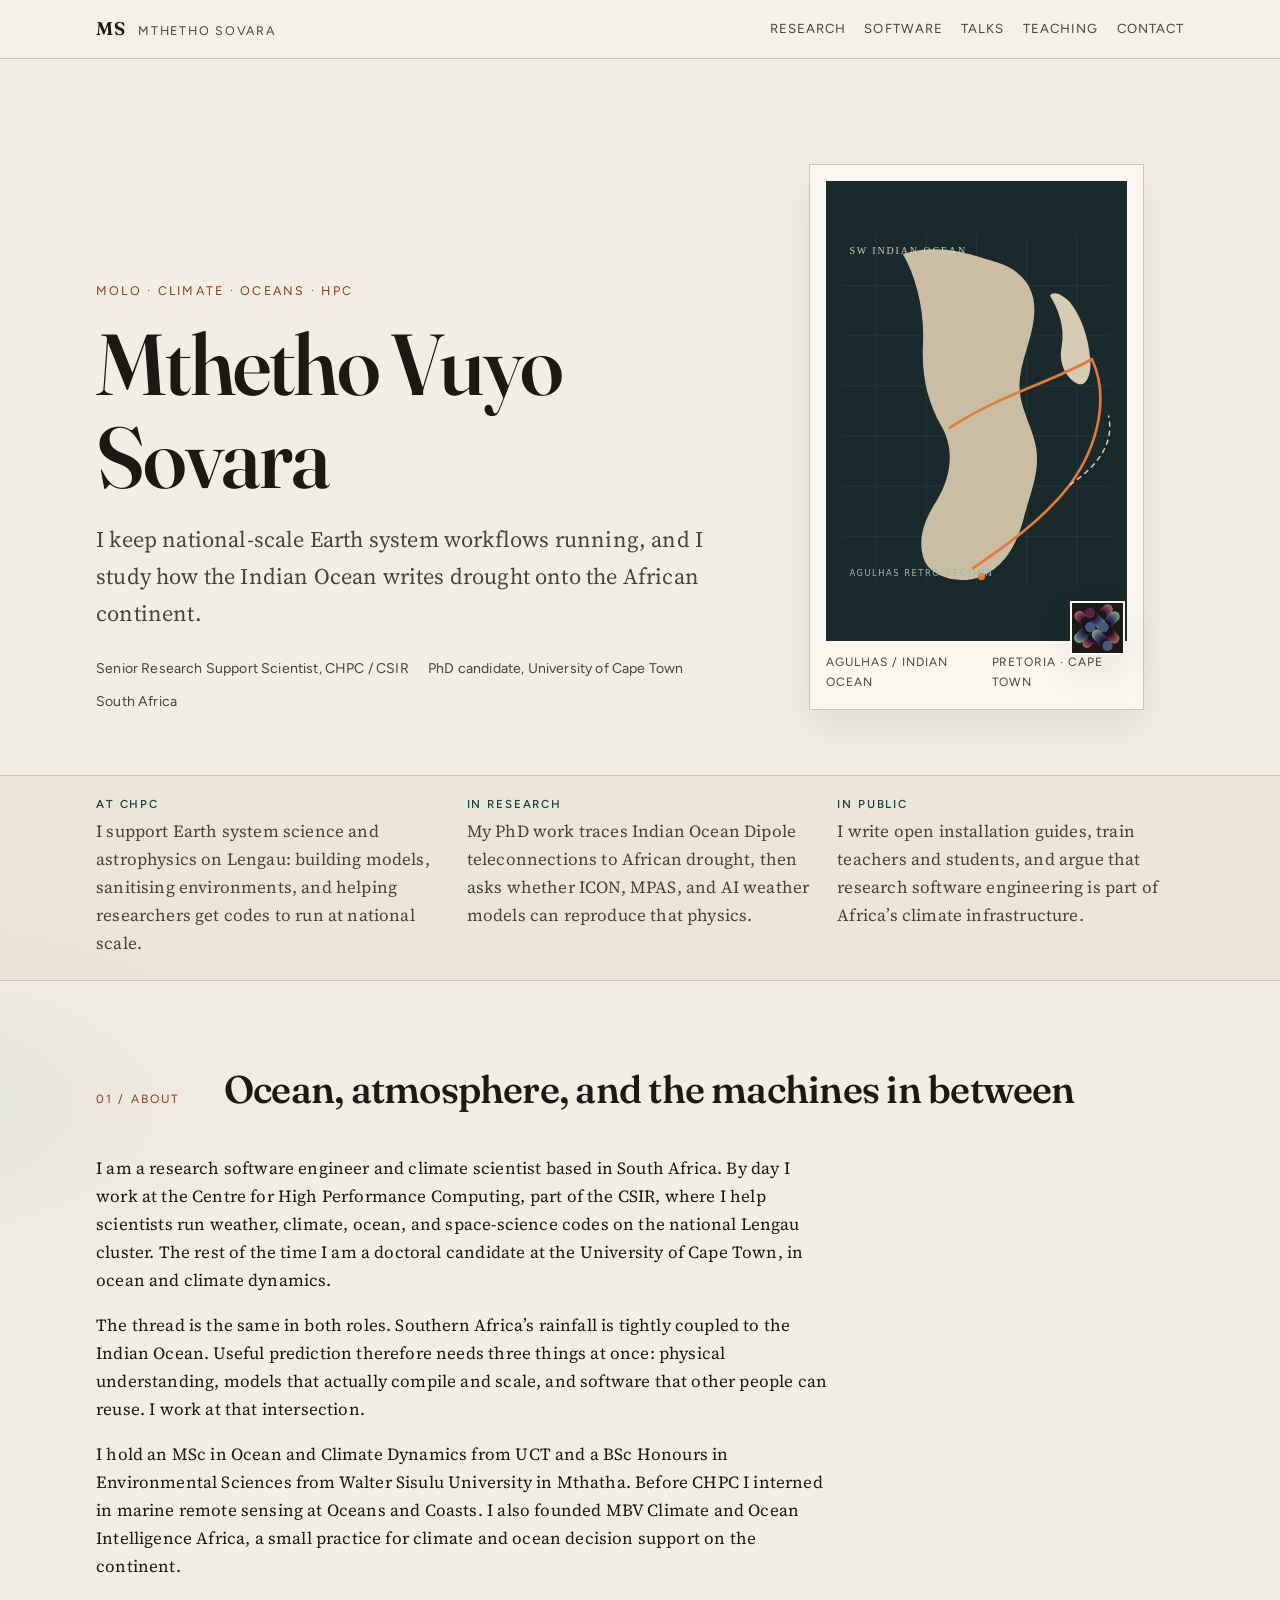
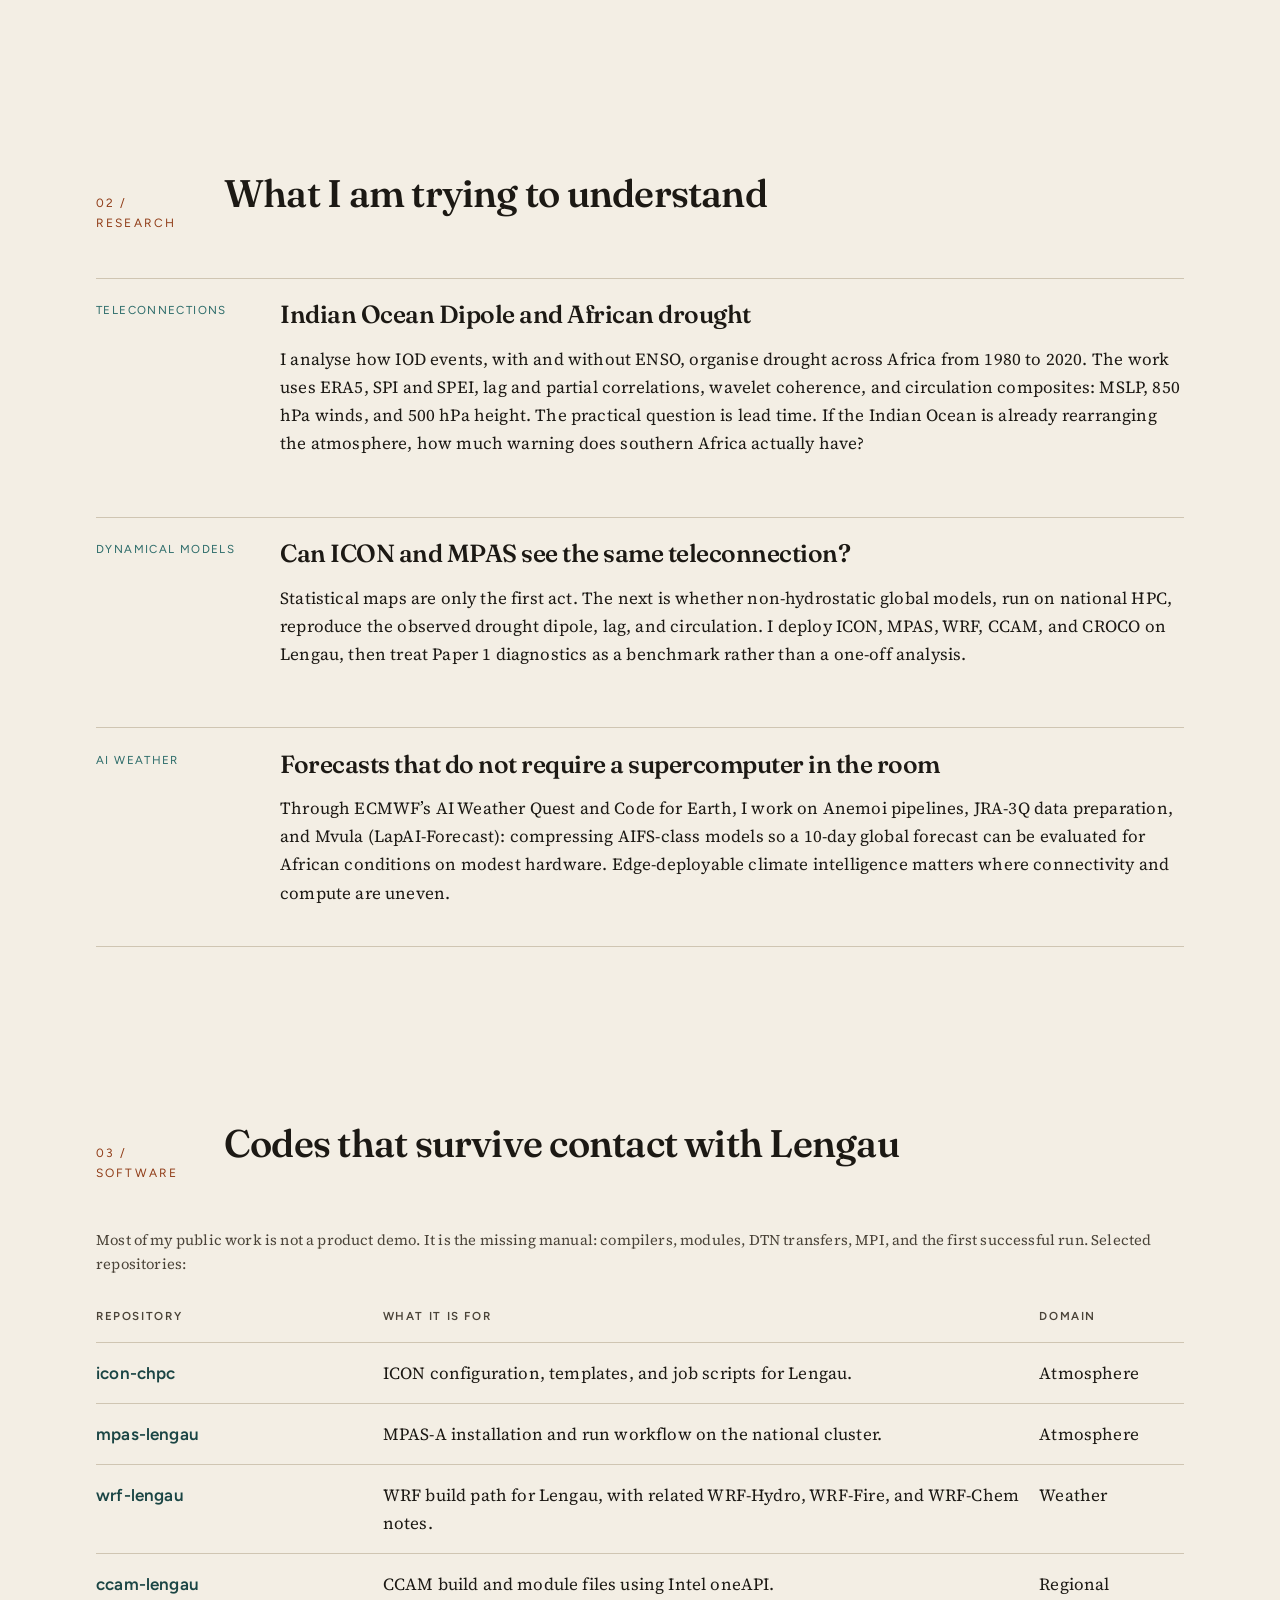
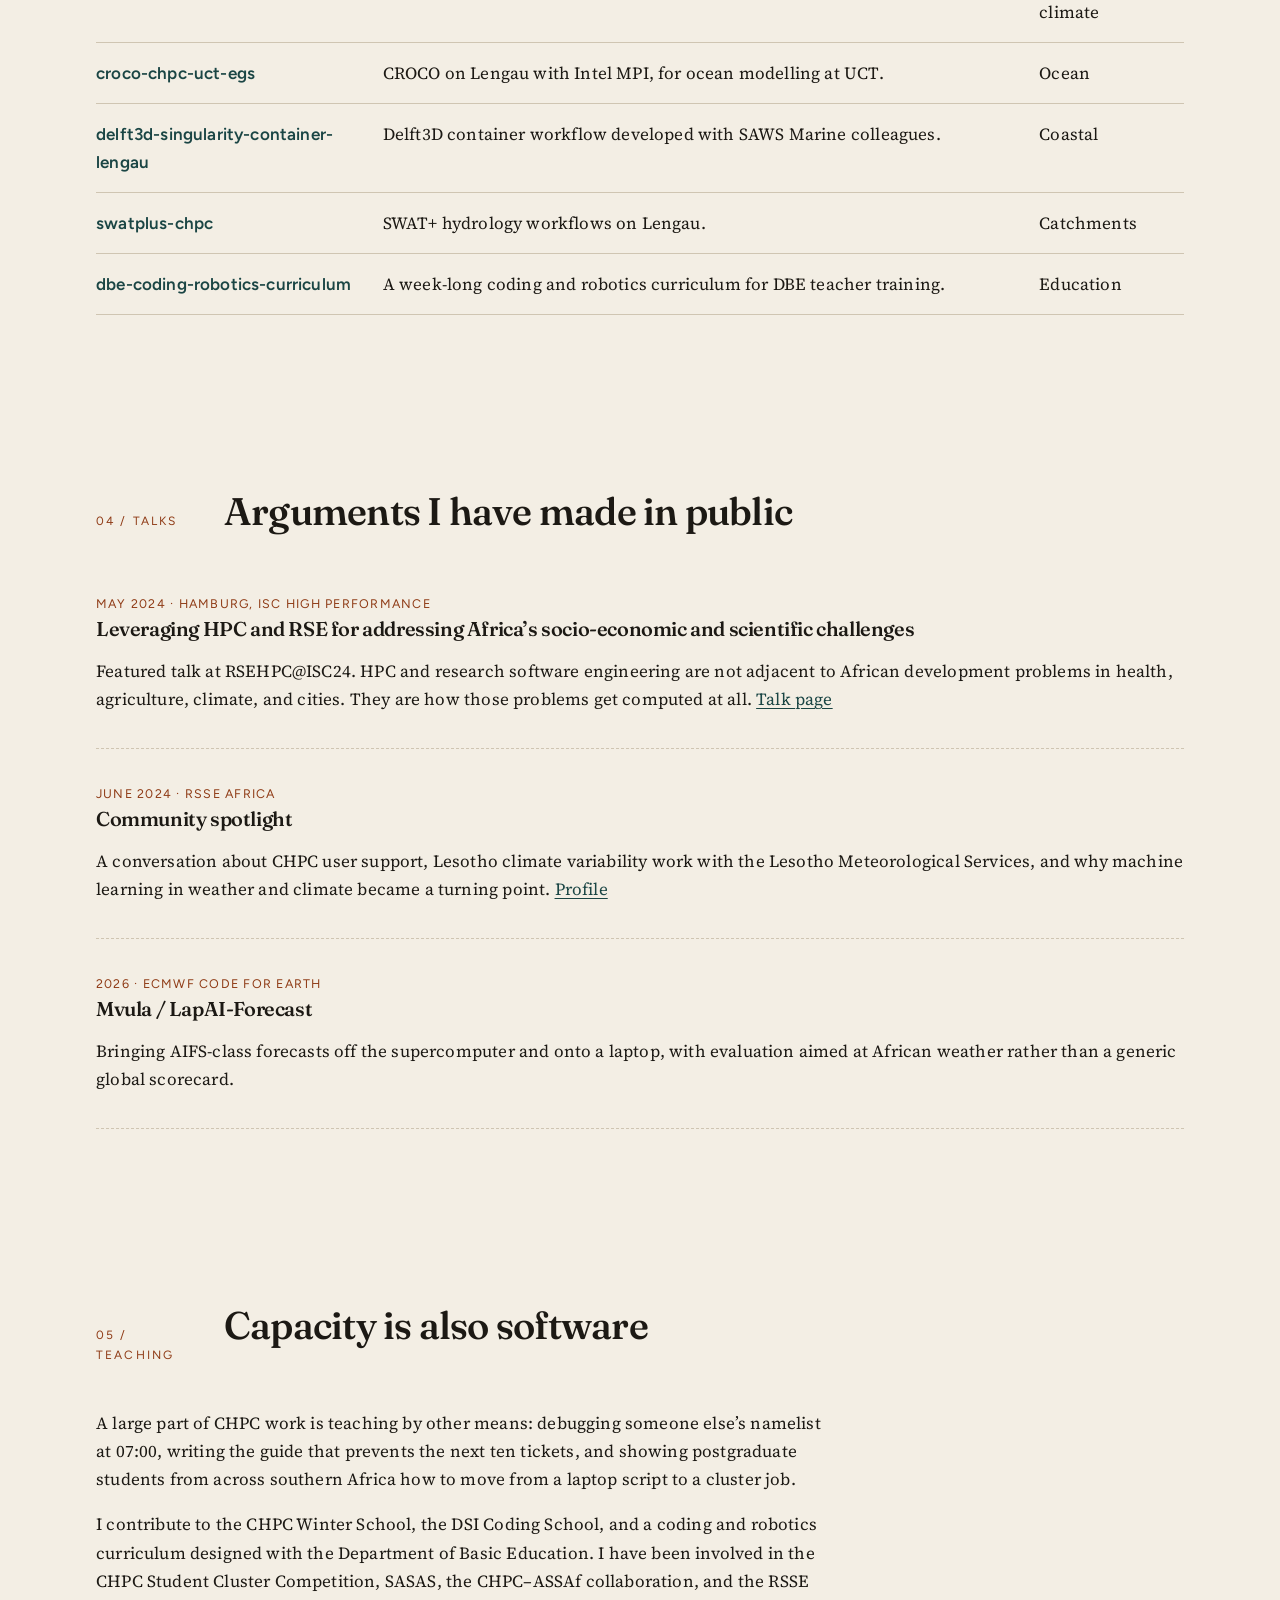
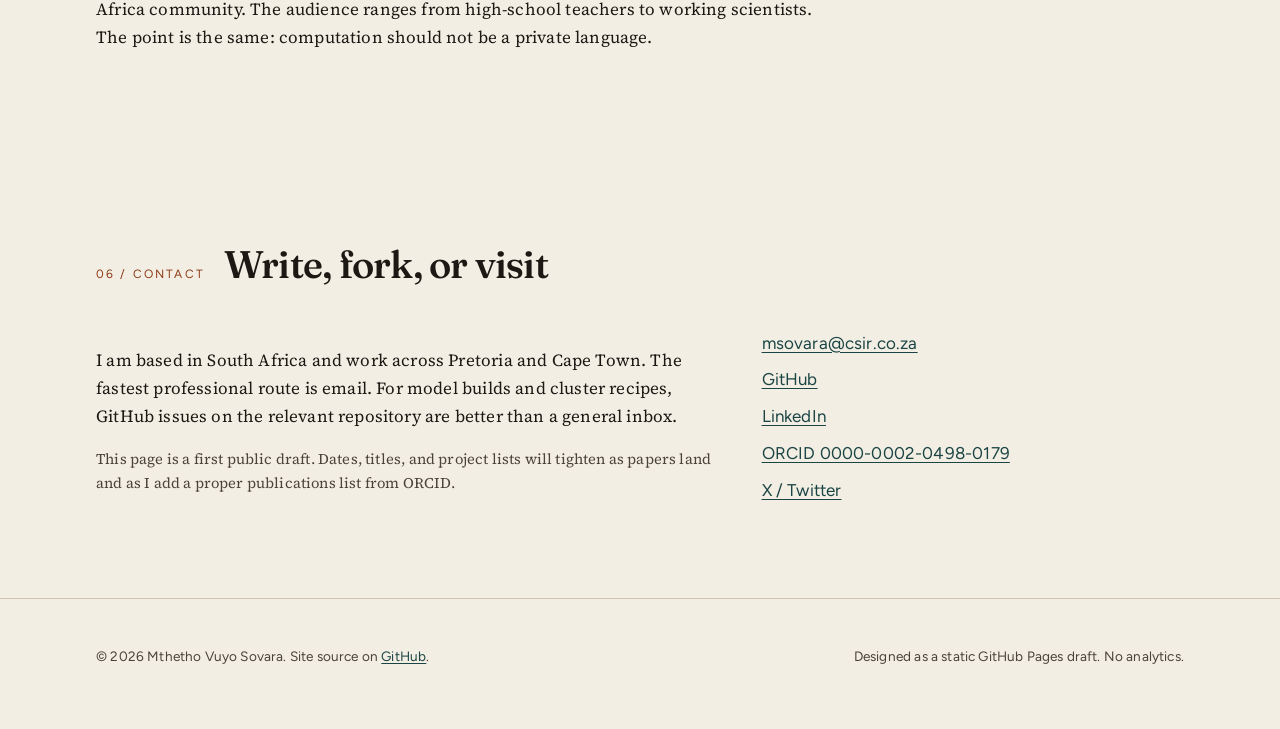
==== index.html @ 6948bae1 "Publish a first draft of the personal GitHub Pages site. Co-authored-by: Cursor <cursoragent@cursor." ====
<!DOCTYPE html>
<html lang="en">
<head>
  <meta charset="utf-8">
  <meta name="viewport" content="width=device-width, initial-scale=1">
  <title>Mthetho Vuyo Sovara — climate, oceans, and national HPC</title>
  <meta name="description" content="Mthetho Vuyo Sovara is a research software engineer and climate scientist working on Indian Ocean teleconnections, Earth system models, and high-performance computing for Africa.">
  <meta name="author" content="Mthetho Vuyo Sovara">
  <link rel="canonical" href="https://msovara.github.io/">
  <meta property="og:title" content="Mthetho Vuyo Sovara">
  <meta property="og:description" content="Climate, oceans, and national-scale research computing.">
  <meta property="og:type" content="website">
  <meta property="og:url" content="https://msovara.github.io/">
  <meta property="og:image" content="https://msovara.github.io/assets/img/portrait.jpg">
  <link rel="icon" href="assets/img/favicon.svg" type="image/svg+xml">
  <link rel="preconnect" href="https://fonts.googleapis.com">
  <link rel="preconnect" href="https://fonts.gstatic.com" crossorigin>
  <link href="https://fonts.googleapis.com/css2?family=Figtree:wght@400;580;650&family=Fraunces:opsz,wght@9..144,500;9..144,620&family=Source+Serif+4:opsz,wght@8..60,400;8..60,600&display=swap" rel="stylesheet">
  <link rel="stylesheet" href="assets/css/styles.css">
</head>
<body>
  <a class="skip" href="#main">Skip to content</a>
  <header class="site-header">
    <div class="wrap header-inner">
      <a class="mark" href="#top">
        <span class="mark-initials">MS</span>
        <span class="mark-name">Mthetho Sovara</span>
      </a>
      <button class="menu-toggle" type="button" aria-expanded="false" aria-controls="site-nav">Menu</button>
      <nav id="site-nav" class="nav" aria-label="Primary">
        <a href="#research">Research</a>
        <a href="#software">Software</a>
        <a href="#talks">Talks</a>
        <a href="#teaching">Teaching</a>
        <a href="#contact">Contact</a>
      </nav>
    </div>
  </header>

  <main id="main">
    <section class="wrap hero" id="top">
      <div>
        <p class="kicker">Molo · climate · oceans · HPC</p>
        <h1>Mthetho Vuyo Sovara</h1>
        <p class="lede">I keep national-scale Earth system workflows running, and I study how the Indian Ocean writes drought onto the African continent.</p>
        <p class="meta-row">
          <span>Senior Research Support Scientist, CHPC / CSIR</span>
          <span>PhD candidate, University of Cape Town</span>
          <span>South Africa</span>
        </p>
      </div>
      <figure class="hero-panel">
        <img class="chart" src="assets/img/agulhas.svg" width="360" height="460" alt="Stylised chart of southern Africa, Madagascar, and the Agulhas Current in the south-west Indian Ocean">
        <img class="seal" src="assets/img/portrait.jpg" width="64" height="64" alt="GitHub avatar for Mthetho Sovara">
        <figcaption class="caption">
          <span>Agulhas / Indian Ocean</span>
          <span>Pretoria · Cape Town</span>
        </figcaption>
      </figure>
    </section>

    <div class="band">
      <div class="wrap band-grid">
        <div>
          <h2>At CHPC</h2>
          <p>I support Earth system science and astrophysics on Lengau: building models, sanitising environments, and helping researchers get codes to run at national scale.</p>
        </div>
        <div>
          <h2>In research</h2>
          <p>My PhD work traces Indian Ocean Dipole teleconnections to African drought, then asks whether ICON, MPAS, and AI weather models can reproduce that physics.</p>
        </div>
        <div>
          <h2>In public</h2>
          <p>I write open installation guides, train teachers and students, and argue that research software engineering is part of Africa’s climate infrastructure.</p>
        </div>
      </div>
    </div>

    <section class="wrap" id="about">
      <div class="section-head">
        <p class="section-num">01 / About</p>
        <h2>Ocean, atmosphere, and the machines in between</h2>
      </div>
      <div class="prose">
        <p>I am a research software engineer and climate scientist based in South Africa. By day I work at the Centre for High Performance Computing, part of the CSIR, where I help scientists run weather, climate, ocean, and space-science codes on the national Lengau cluster. The rest of the time I am a doctoral candidate at the University of Cape Town, in ocean and climate dynamics.</p>
        <p>The thread is the same in both roles. Southern Africa’s rainfall is tightly coupled to the Indian Ocean. Useful prediction therefore needs three things at once: physical understanding, models that actually compile and scale, and software that other people can reuse. I work at that intersection.</p>
        <p>I hold an MSc in Ocean and Climate Dynamics from UCT and a BSc Honours in Environmental Sciences from Walter Sisulu University in Mthatha. Before CHPC I interned in marine remote sensing at Oceans and Coasts. I also founded MBV Climate and Ocean Intelligence Africa, a small practice for climate and ocean decision support on the continent.</p>
      </div>
    </section>

    <section class="wrap" id="research">
      <div class="section-head">
        <p class="section-num">02 / Research</p>
        <h2>What I am trying to understand</h2>
      </div>
      <div class="research-list">
        <article class="research-item">
          <p class="tag">Teleconnections</p>
          <div>
            <h3>Indian Ocean Dipole and African drought</h3>
            <p>I analyse how IOD events, with and without ENSO, organise drought across Africa from 1980 to 2020. The work uses ERA5, SPI and SPEI, lag and partial correlations, wavelet coherence, and circulation composites: MSLP, 850 hPa winds, and 500 hPa height. The practical question is lead time. If the Indian Ocean is already rearranging the atmosphere, how much warning does southern Africa actually have?</p>
          </div>
        </article>
        <article class="research-item">
          <p class="tag">Dynamical models</p>
          <div>
            <h3>Can ICON and MPAS see the same teleconnection?</h3>
            <p>Statistical maps are only the first act. The next is whether non-hydrostatic global models, run on national HPC, reproduce the observed drought dipole, lag, and circulation. I deploy ICON, MPAS, WRF, CCAM, and CROCO on Lengau, then treat Paper 1 diagnostics as a benchmark rather than a one-off analysis.</p>
          </div>
        </article>
        <article class="research-item">
          <p class="tag">AI weather</p>
          <div>
            <h3>Forecasts that do not require a supercomputer in the room</h3>
            <p>Through ECMWF’s AI Weather Quest and Code for Earth, I work on Anemoi pipelines, JRA-3Q data preparation, and Mvula (LapAI-Forecast): compressing AIFS-class models so a 10-day global forecast can be evaluated for African conditions on modest hardware. Edge-deployable climate intelligence matters where connectivity and compute are uneven.</p>
          </div>
        </article>
      </div>
    </section>

    <section class="wrap" id="software">
      <div class="section-head">
        <p class="section-num">03 / Software</p>
        <h2>Codes that survive contact with Lengau</h2>
      </div>
      <p class="note">Most of my public work is not a product demo. It is the missing manual: compilers, modules, DTN transfers, MPI, and the first successful run. Selected repositories:</p>
      <table class="work-table">
        <thead>
          <tr>
            <th>Repository</th>
            <th>What it is for</th>
            <th>Domain</th>
          </tr>
        </thead>
        <tbody>
          <tr>
            <td><a href="https://github.com/msovara/icon-chpc">icon-chpc</a></td>
            <td>ICON configuration, templates, and job scripts for Lengau.</td>
            <td>Atmosphere</td>
          </tr>
          <tr>
            <td><a href="https://github.com/msovara/mpas-lengau">mpas-lengau</a></td>
            <td>MPAS-A installation and run workflow on the national cluster.</td>
            <td>Atmosphere</td>
          </tr>
          <tr>
            <td><a href="https://github.com/msovara/wrf-lengau">wrf-lengau</a></td>
            <td>WRF build path for Lengau, with related WRF-Hydro, WRF-Fire, and WRF-Chem notes.</td>
            <td>Weather</td>
          </tr>
          <tr>
            <td><a href="https://github.com/msovara/ccam-lengau">ccam-lengau</a></td>
            <td>CCAM build and module files using Intel oneAPI.</td>
            <td>Regional climate</td>
          </tr>
          <tr>
            <td><a href="https://github.com/msovara/croco-chpc-uct-egs">croco-chpc-uct-egs</a></td>
            <td>CROCO on Lengau with Intel MPI, for ocean modelling at UCT.</td>
            <td>Ocean</td>
          </tr>
          <tr>
            <td><a href="https://github.com/msovara/delft3d-singularity-container-lengau">delft3d-singularity-container-lengau</a></td>
            <td>Delft3D container workflow developed with SAWS Marine colleagues.</td>
            <td>Coastal</td>
          </tr>
          <tr>
            <td><a href="https://github.com/msovara/swatplus-chpc">swatplus-chpc</a></td>
            <td>SWAT+ hydrology workflows on Lengau.</td>
            <td>Catchments</td>
          </tr>
          <tr>
            <td><a href="https://github.com/msovara/dbe-coding-robotics-curriculum">dbe-coding-robotics-curriculum</a></td>
            <td>A week-long coding and robotics curriculum for DBE teacher training.</td>
            <td>Education</td>
          </tr>
        </tbody>
      </table>
    </section>

    <section class="wrap" id="talks">
      <div class="section-head">
        <p class="section-num">04 / Talks</p>
        <h2>Arguments I have made in public</h2>
      </div>
      <div class="talks">
        <article class="talk">
          <time datetime="2024-05">May 2024 · Hamburg, ISC High Performance</time>
          <h3>Leveraging HPC and RSE for addressing Africa’s socio-economic and scientific challenges</h3>
          <p>Featured talk at RSEHPC@ISC24. HPC and research software engineering are not adjacent to African development problems in health, agriculture, climate, and cities. They are how those problems get computed at all. <a href="https://www.rse-hpc.org/talks/Mthetho_Sovara/">Talk page</a></p>
        </article>
        <article class="talk">
          <time datetime="2024-06">June 2024 · RSSE Africa</time>
          <h3>Community spotlight</h3>
          <p>A conversation about CHPC user support, Lesotho climate variability work with the Lesotho Meteorological Services, and why machine learning in weather and climate became a turning point. <a href="https://rsse.africa/post/2024/06/spotlight-june/">Profile</a></p>
        </article>
        <article class="talk">
          <time datetime="2026">2026 · ECMWF Code for Earth</time>
          <h3>Mvula / LapAI-Forecast</h3>
          <p>Bringing AIFS-class forecasts off the supercomputer and onto a laptop, with evaluation aimed at African weather rather than a generic global scorecard.</p>
        </article>
      </div>
    </section>

    <section class="wrap" id="teaching">
      <div class="section-head">
        <p class="section-num">05 / Teaching</p>
        <h2>Capacity is also software</h2>
      </div>
      <div class="prose">
        <p>A large part of CHPC work is teaching by other means: debugging someone else’s namelist at 07:00, writing the guide that prevents the next ten tickets, and showing postgraduate students from across southern Africa how to move from a laptop script to a cluster job.</p>
        <p>I contribute to the CHPC Winter School, the DSI Coding School, and a coding and robotics curriculum designed with the Department of Basic Education. I have been involved in the CHPC Student Cluster Competition, SASAS, the CHPC–ASSAf collaboration, and the RSSE Africa community. The audience ranges from high-school teachers to working scientists. The point is the same: computation should not be a private language.</p>
      </div>
    </section>

    <section class="wrap" id="contact">
      <div class="section-head">
        <p class="section-num">06 / Contact</p>
        <h2>Write, fork, or visit</h2>
      </div>
      <div class="contact-grid">
        <div class="prose">
          <p>I am based in South Africa and work across Pretoria and Cape Town. The fastest professional route is email. For model builds and cluster recipes, GitHub issues on the relevant repository are better than a general inbox.</p>
          <p class="note">This page is a first public draft. Dates, titles, and project lists will tighten as papers land and as I add a proper publications list from ORCID.</p>
        </div>
        <ul class="contact-links">
          <li><a href="mailto:msovara@csir.co.za">msovara@csir.co.za</a></li>
          <li><a href="https://github.com/msovara">GitHub</a></li>
          <li><a href="https://www.linkedin.com/in/mthetho-sovara-3a939272/">LinkedIn</a></li>
          <li><a href="https://orcid.org/0000-0002-0498-0179">ORCID 0000-0002-0498-0179</a></li>
          <li><a href="https://x.com/MSovara">X / Twitter</a></li>
        </ul>
      </div>
    </section>
  </main>

  <footer class="site-footer">
    <div class="wrap footer-inner">
      <p>© <span data-year>2026</span> Mthetho Vuyo Sovara. Site source on <a href="https://github.com/msovara/msovara.github.io">GitHub</a>.</p>
      <p>Designed as a static GitHub Pages draft. No analytics.</p>
    </div>
  </footer>
  <script src="assets/js/main.js"></script>
</body>
</html>
---- assets/css/styles.css ----
:root {
  --ink: #1c1914;
  --ink-soft: #4a4338;
  --paper: #f3eee4;
  --paper-2: #e8e0d0;
  --rule: #cfc5b2;
  --current: #c45c26;
  --current-deep: #8f3b16;
  --sea: #2a6a68;
  --sea-deep: #1a4544;
  --foam: #faf7f1;
  --shadow: 0 18px 40px rgba(28, 25, 20, 0.08);
  --serif: "Source Serif 4", "Iowan Old Style", Georgia, serif;
  --display: "Fraunces", "Source Serif 4", Georgia, serif;
  --sans: "Figtree", "IBM Plex Sans", system-ui, sans-serif;
  --measure: 68rem;
  --gutter: clamp(1.25rem, 4vw, 2.5rem);
}

*,
*::before,
*::after {
  box-sizing: border-box;
}

html {
  scroll-behavior: smooth;
}

body {
  margin: 0;
  color: var(--ink);
  background:
    radial-gradient(1200px 500px at 90% -10%, rgba(196, 92, 38, 0.08), transparent 55%),
    radial-gradient(900px 420px at -10% 20%, rgba(42, 106, 104, 0.08), transparent 50%),
    var(--paper);
  font-family: var(--serif);
  font-size: 1.0625rem;
  line-height: 1.65;
  letter-spacing: 0.01em;
}

img {
  max-width: 100%;
  display: block;
}

a {
  color: var(--sea-deep);
  text-decoration-thickness: 1px;
  text-underline-offset: 0.18em;
}

a:hover {
  color: var(--current-deep);
}

.skip {
  position: absolute;
  left: 1rem;
  top: -3rem;
  background: var(--ink);
  color: var(--foam);
  padding: 0.5rem 0.8rem;
  z-index: 20;
}

.skip:focus {
  top: 1rem;
}

.wrap {
  width: min(var(--measure), calc(100% - 2 * var(--gutter)));
  margin-inline: auto;
}

.site-header {
  position: sticky;
  top: 0;
  z-index: 10;
  backdrop-filter: blur(12px);
  background: color-mix(in srgb, var(--paper) 84%, white);
  border-bottom: 1px solid var(--rule);
}

.header-inner {
  display: flex;
  align-items: center;
  justify-content: space-between;
  gap: 1rem;
  padding: 0.85rem 0;
}

.mark {
  display: flex;
  align-items: baseline;
  gap: 0.7rem;
  color: inherit;
  text-decoration: none;
}

.mark-initials {
  font-family: var(--display);
  font-weight: 620;
  font-size: 1.15rem;
  letter-spacing: 0.08em;
}

.mark-name {
  font-family: var(--sans);
  font-size: 0.78rem;
  letter-spacing: 0.14em;
  text-transform: uppercase;
  color: var(--ink-soft);
}

.nav {
  display: flex;
  gap: 1.15rem;
  font-family: var(--sans);
  font-size: 0.82rem;
  letter-spacing: 0.08em;
  text-transform: uppercase;
}

.nav a {
  color: var(--ink-soft);
  text-decoration: none;
}

.nav a:hover,
.nav a:focus-visible {
  color: var(--ink);
}

.menu-toggle {
  display: none;
  border: 1px solid var(--rule);
  background: var(--foam);
  color: var(--ink);
  padding: 0.4rem 0.7rem;
  font-family: var(--sans);
  font-size: 0.78rem;
  letter-spacing: 0.08em;
  text-transform: uppercase;
}

.hero {
  display: grid;
  grid-template-columns: 1.35fr 0.9fr;
  gap: clamp(1.5rem, 4vw, 3.5rem);
  padding: clamp(2.5rem, 7vw, 5.5rem) 0 3rem;
  align-items: end;
}

.kicker {
  font-family: var(--sans);
  font-size: 0.78rem;
  letter-spacing: 0.18em;
  text-transform: uppercase;
  color: var(--current-deep);
  margin: 0 0 1rem;
}

h1, h2, h3 {
  font-family: var(--display);
  font-weight: 560;
  letter-spacing: -0.02em;
  line-height: 1.08;
}

h1 {
  font-size: clamp(2.6rem, 7vw, 5.4rem);
  margin: 0 0 1.1rem;
  font-optical-sizing: auto;
}

.lede {
  font-size: clamp(1.15rem, 2vw, 1.4rem);
  max-width: 38rem;
  color: var(--ink-soft);
  margin: 0 0 1.5rem;
}

.meta-row {
  display: flex;
  flex-wrap: wrap;
  gap: 0.6rem 1.2rem;
  font-family: var(--sans);
  font-size: 0.88rem;
  color: var(--ink-soft);
}

.meta-row a {
  color: inherit;
}

.hero-panel {
  position: relative;
  background: var(--foam);
  border: 1px solid var(--rule);
  box-shadow: var(--shadow);
  padding: 1rem;
}

.chart {
  width: 100%;
  aspect-ratio: 360 / 460;
  object-fit: fill;
  background: #1a2a2c;
}

.seal {
  position: absolute;
  width: 3.4rem;
  height: 3.4rem;
  right: 1.15rem;
  bottom: 3.35rem;
  border: 2px solid var(--foam);
  box-shadow: var(--shadow);
}

.caption {
  display: flex;
  justify-content: space-between;
  gap: 1rem;
  margin-top: 0.8rem;
  font-family: var(--sans);
  font-size: 0.75rem;
  letter-spacing: 0.08em;
  text-transform: uppercase;
  color: var(--ink-soft);
}


.band {
  border-block: 1px solid var(--rule);
  background: color-mix(in srgb, var(--paper-2) 55%, transparent);
  padding: 1.4rem 0;
}

.band-grid {
  display: grid;
  grid-template-columns: repeat(3, 1fr);
  gap: 1.5rem;
}

.band h2 {
  font-family: var(--sans);
  font-size: 0.72rem;
  letter-spacing: 0.16em;
  text-transform: uppercase;
  margin: 0 0 0.4rem;
  color: var(--sea-deep);
}

.band p {
  margin: 0;
  color: var(--ink-soft);
}

section {
  padding: clamp(3rem, 7vw, 5.5rem) 0;
}

.section-head {
  display: grid;
  grid-template-columns: 7rem 1fr;
  gap: 1rem;
  margin-bottom: 2rem;
  align-items: baseline;
}

.section-num {
  font-family: var(--sans);
  letter-spacing: 0.18em;
  text-transform: uppercase;
  font-size: 0.75rem;
  color: var(--current-deep);
}

.section-head h2 {
  margin: 0;
  font-size: clamp(1.8rem, 3vw, 2.6rem);
}

.prose {
  max-width: 46rem;
}

.prose p + p {
  margin-top: 1rem;
}

.research-list {
  display: grid;
  gap: 1.25rem;
}

.research-item {
  display: grid;
  grid-template-columns: 10rem 1fr;
  gap: 1.5rem;
  padding: 1.4rem 0;
  border-top: 1px solid var(--rule);
}

.research-item:last-child {
  border-bottom: 1px solid var(--rule);
}

.research-item h3 {
  margin: 0 0 0.5rem;
  font-size: 1.55rem;
}

.tag {
  font-family: var(--sans);
  font-size: 0.72rem;
  letter-spacing: 0.12em;
  text-transform: uppercase;
  color: var(--sea);
  margin: 0;
}

.work-table {
  width: 100%;
  border-collapse: collapse;
}

.work-table th,
.work-table td {
  text-align: left;
  vertical-align: top;
  padding: 1rem 0.8rem 1rem 0;
  border-bottom: 1px solid var(--rule);
}

.work-table th {
  font-family: var(--sans);
  font-size: 0.72rem;
  letter-spacing: 0.14em;
  text-transform: uppercase;
  font-weight: 600;
  color: var(--ink-soft);
}

.work-table a {
  font-family: var(--sans);
  font-weight: 600;
  text-decoration: none;
}

.talks {
  display: grid;
  gap: 1.1rem;
}

.talk {
  padding: 1.1rem 0;
  border-bottom: 1px dashed var(--rule);
}

.talk time {
  display: block;
  font-family: var(--sans);
  font-size: 0.78rem;
  letter-spacing: 0.1em;
  text-transform: uppercase;
  color: var(--current-deep);
  margin-bottom: 0.25rem;
}

.talk h3 {
  margin: 0 0 0.35rem;
  font-size: 1.25rem;
}

.contact-grid {
  display: grid;
  grid-template-columns: 1.2fr 0.8fr;
  gap: 2rem;
  align-items: start;
}

.contact-links {
  list-style: none;
  margin: 0;
  padding: 0;
  display: grid;
  gap: 0.55rem;
  font-family: var(--sans);
}

.site-footer {
  border-top: 1px solid var(--rule);
  padding: 2rem 0 3rem;
  font-family: var(--sans);
  font-size: 0.85rem;
  color: var(--ink-soft);
}

.footer-inner {
  display: flex;
  justify-content: space-between;
  gap: 1rem;
  flex-wrap: wrap;
}

.note {
  font-size: 0.92rem;
  color: var(--ink-soft);
}

@media (max-width: 840px) {
  .menu-toggle {
    display: inline-flex;
  }

  .nav {
    display: none;
    position: absolute;
    inset: 100% var(--gutter) auto;
    background: var(--foam);
    border: 1px solid var(--rule);
    flex-direction: column;
    padding: 1rem;
  }

  .nav.open {
    display: flex;
  }

  .hero,
  .band-grid,
  .research-item,
  .section-head,
  .contact-grid {
    grid-template-columns: 1fr;
  }

  .work-table thead {
    display: none;
  }

  .work-table tr {
    display: grid;
    gap: 0.2rem;
    padding: 1rem 0;
  }

  .work-table td {
    border: 0;
    padding: 0.15rem 0;
  }
}

@media (prefers-reduced-motion: reduce) {
  html {
    scroll-behavior: auto;
  }

  .current-art path {
    animation: none !important;
  }
}

@media print {
  .site-header,
  .menu-toggle,
  .current-art {
    display: none;
  }

  body {
    background: white;
  }

  a {
    text-decoration: none;
    color: inherit;
  }

  section {
    padding: 1.2rem 0;
    break-inside: avoid;
  }
}
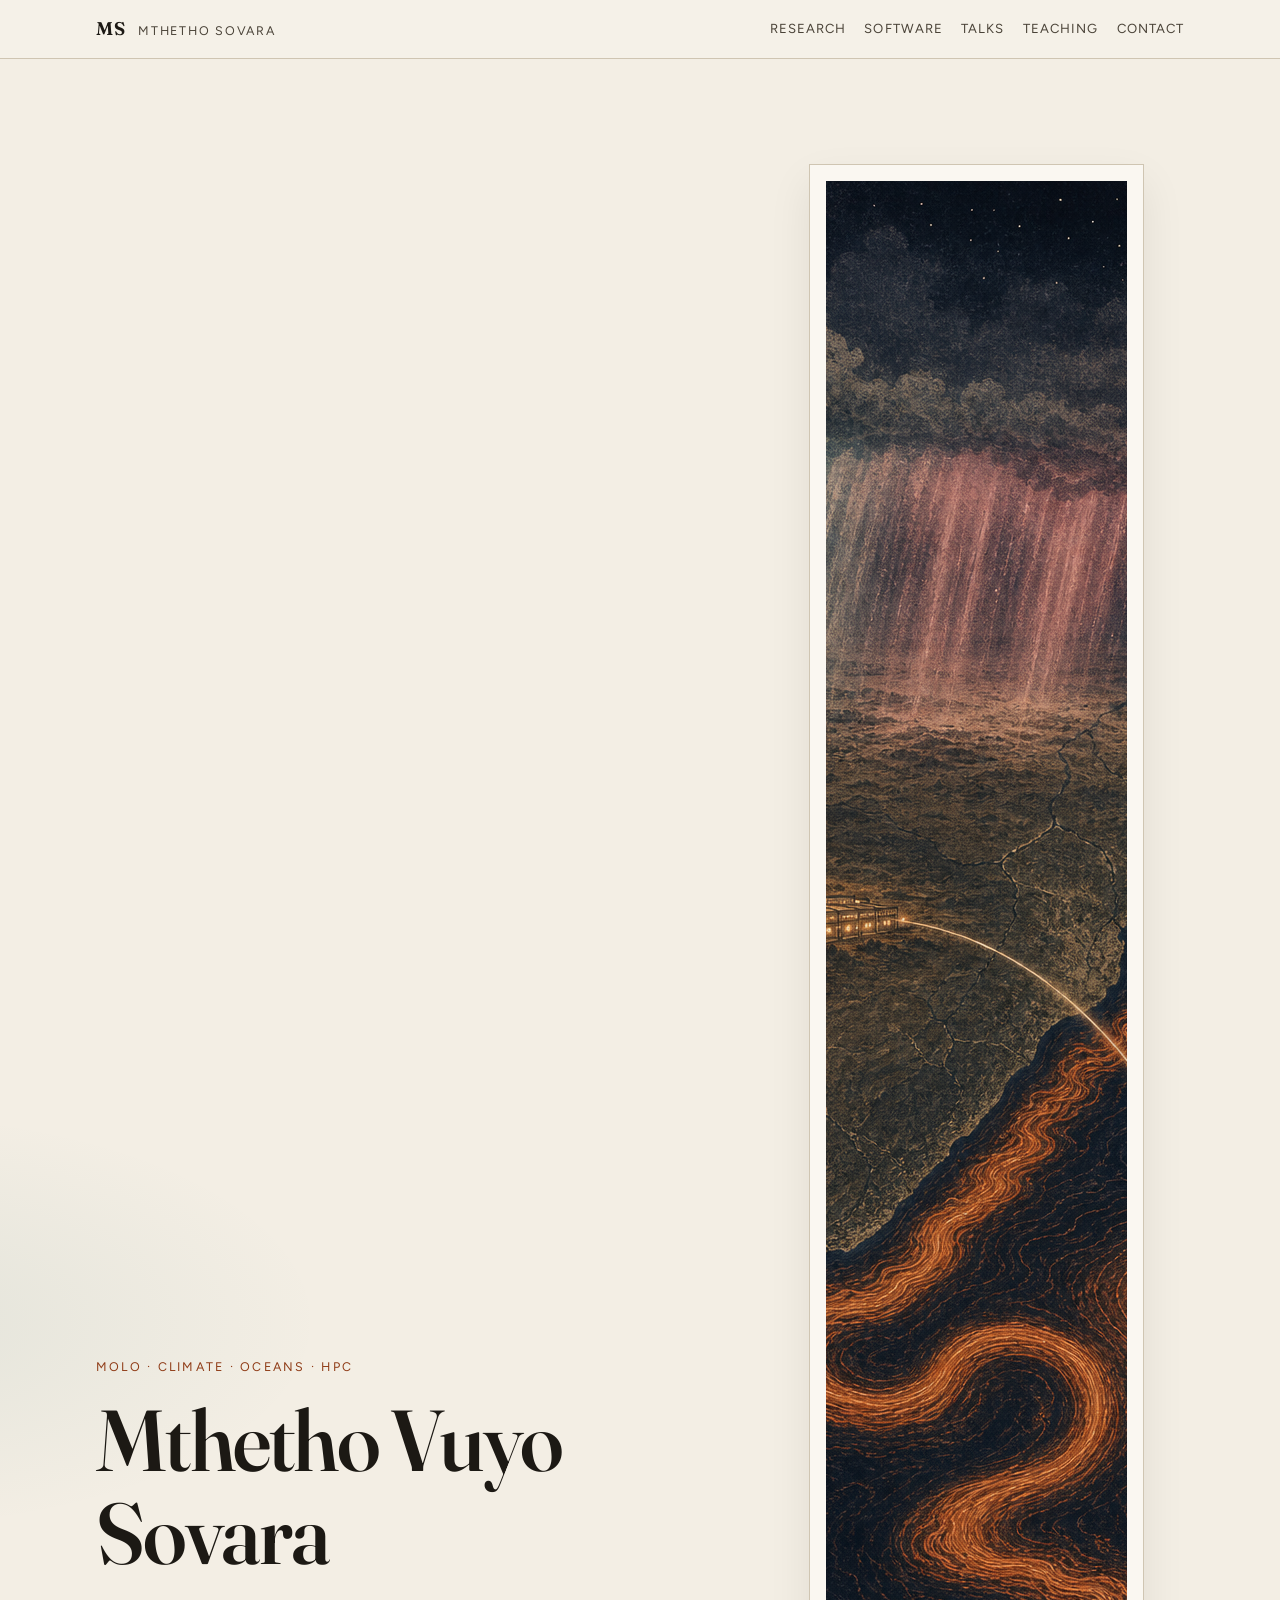
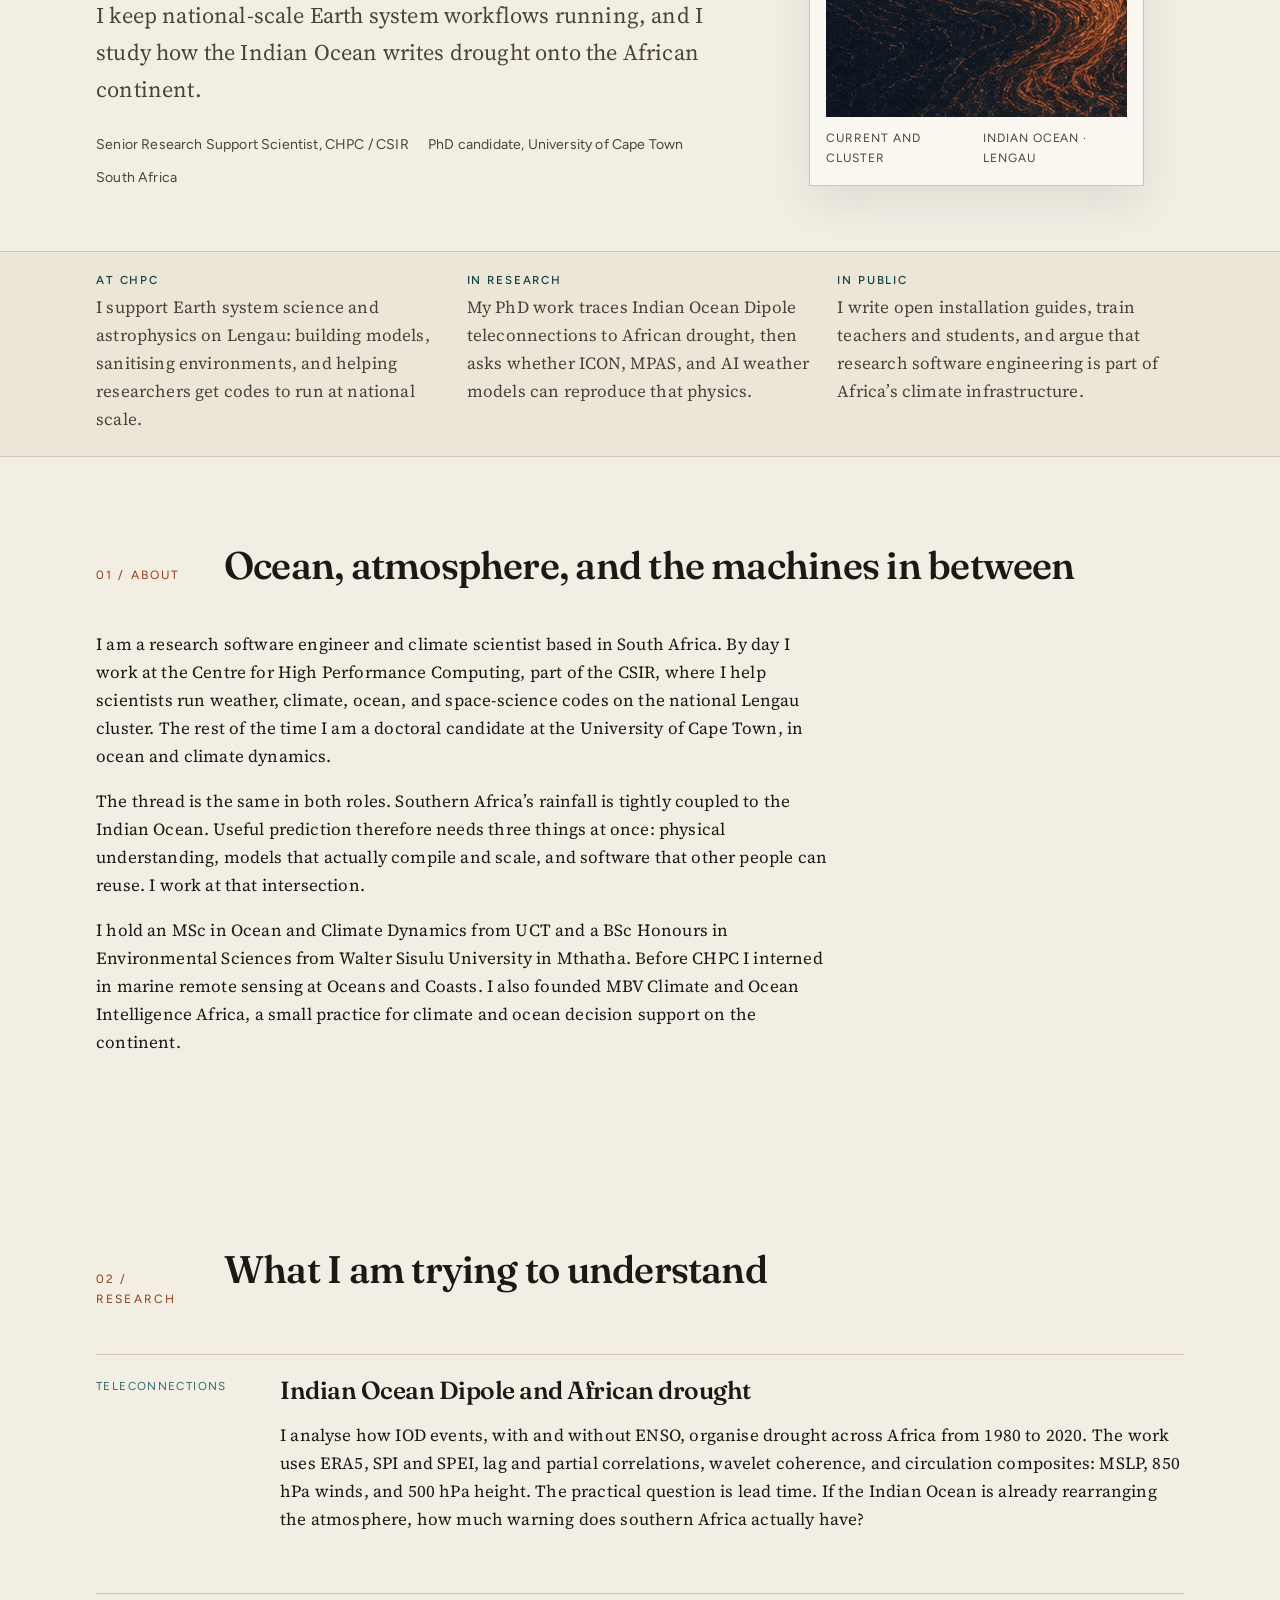
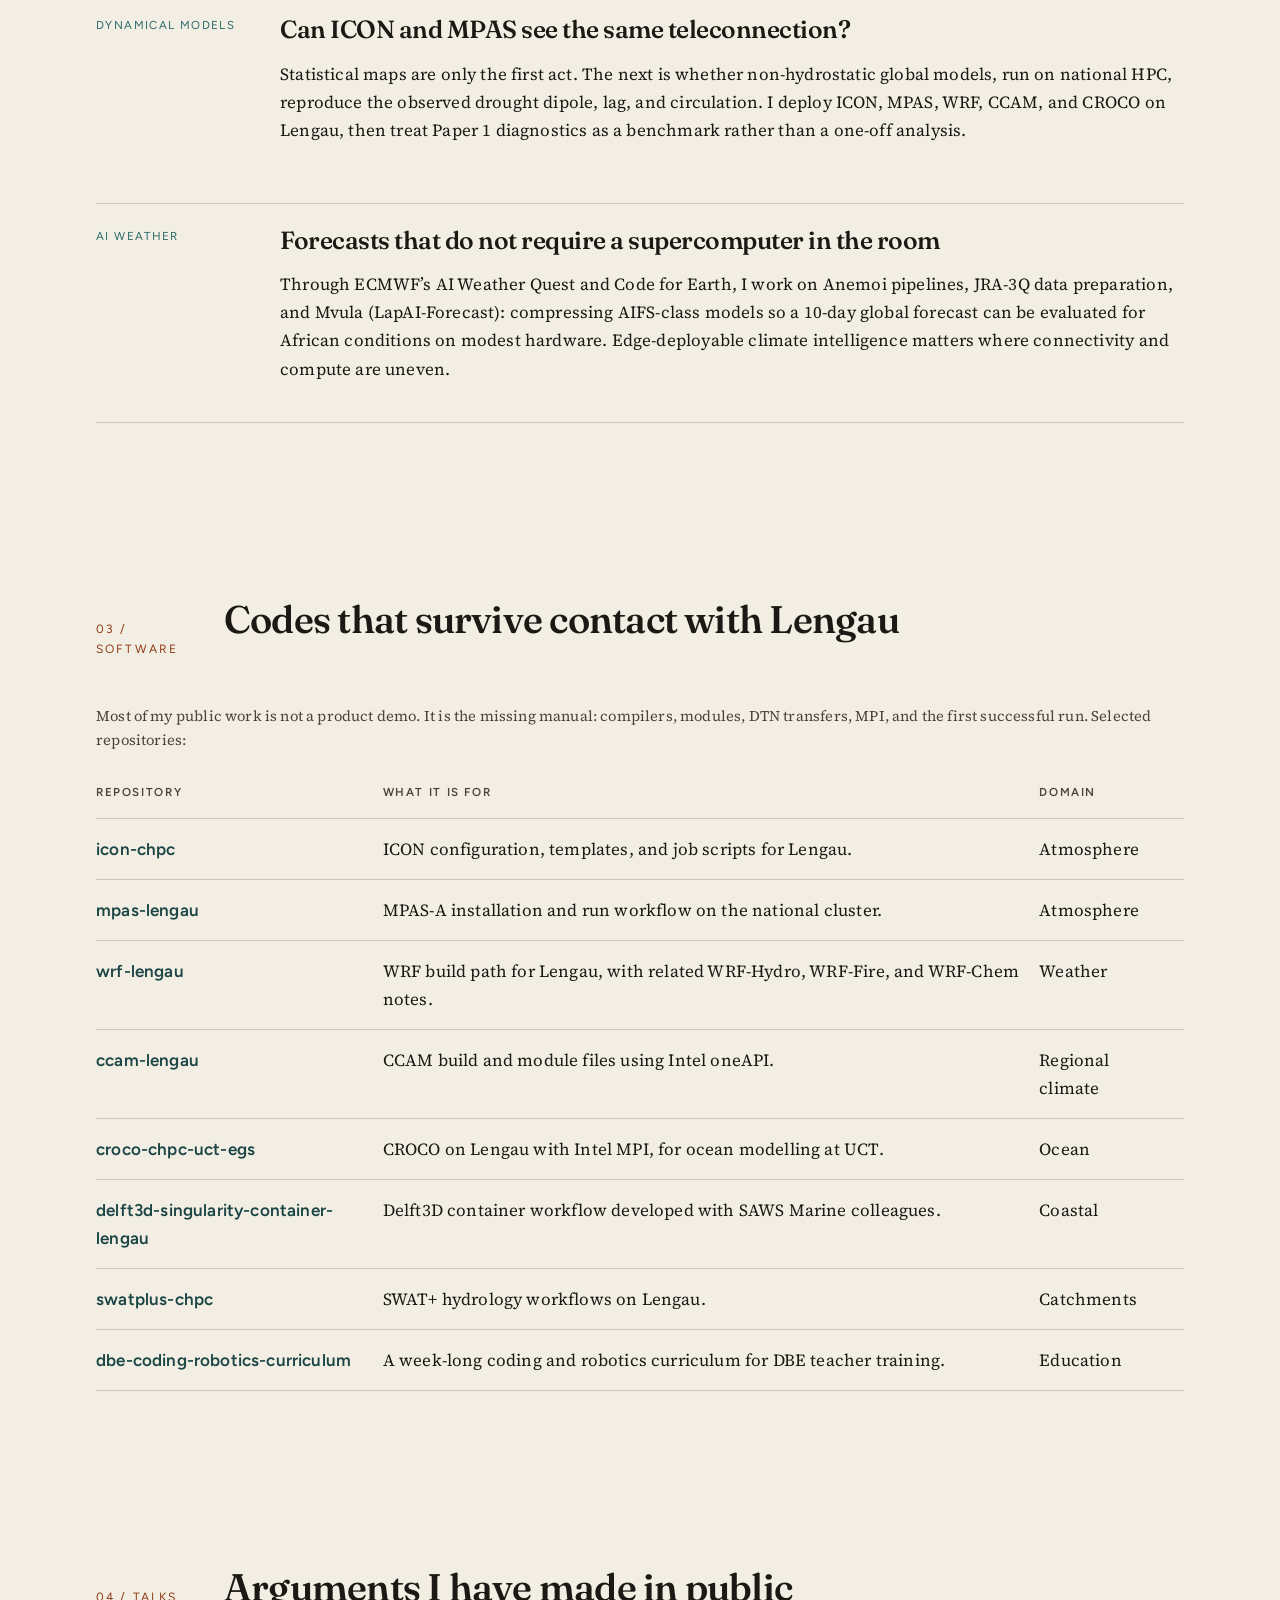
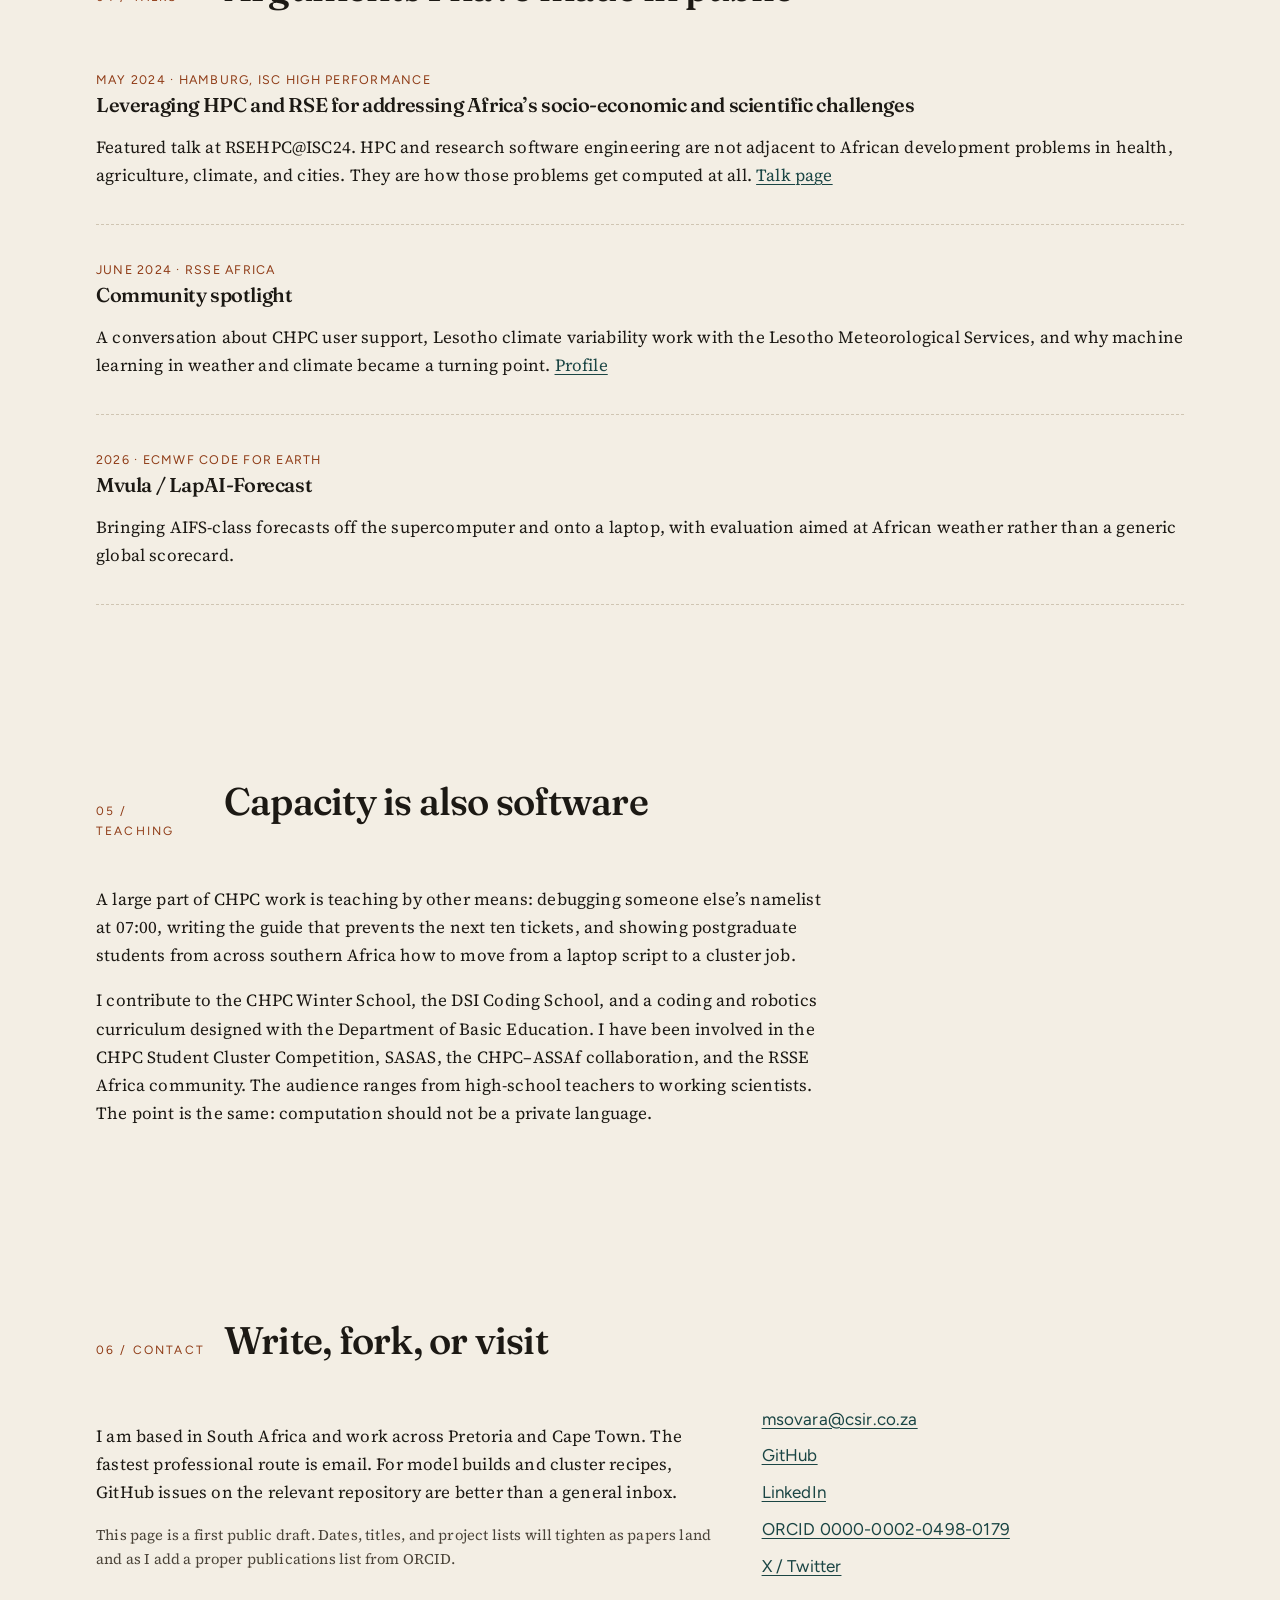
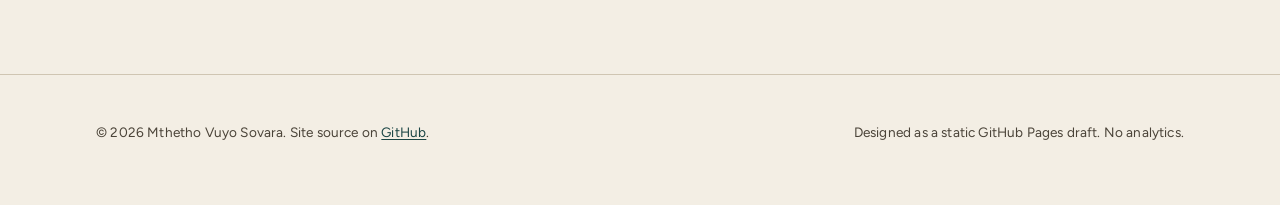
==== commit 8a7e332c: "Use the current-and-cluster plate as the site hero image. Co-authored-by: Cursor <cursoragent@cursor" ====
--- a/index.html
+++ b/index.html
@@ -11,7 +11,7 @@
   <meta property="og:description" content="Climate, oceans, and national-scale research computing.">
   <meta property="og:type" content="website">
   <meta property="og:url" content="https://msovara.github.io/">
-  <meta property="og:image" content="https://msovara.github.io/assets/img/portrait.jpg">
+  <meta property="og:image" content="https://msovara.github.io/assets/img/current-and-cluster.png">
   <link rel="icon" href="assets/img/favicon.svg" type="image/svg+xml">
   <link rel="preconnect" href="https://fonts.googleapis.com">
   <link rel="preconnect" href="https://fonts.gstatic.com" crossorigin>
@@ -50,11 +50,10 @@
         </p>
       </div>
       <figure class="hero-panel">
-        <img class="chart" src="assets/img/agulhas.svg" width="360" height="460" alt="Stylised chart of southern Africa, Madagascar, and the Agulhas Current in the south-west Indian Ocean">
-        <img class="seal" src="assets/img/portrait.jpg" width="64" height="64" alt="GitHub avatar for Mthetho Sovara">
+        <img class="chart" src="assets/img/current-and-cluster.png" width="1024" height="1536" alt="Stylised night plate of southern Africa: rain over the Highveld, the Agulhas Current retroflecting, and an ocean–atmosphere teleconnection to the Indian Ocean">
         <figcaption class="caption">
-          <span>Agulhas / Indian Ocean</span>
-          <span>Pretoria · Cape Town</span>
+          <span>Current and cluster</span>
+          <span>Indian Ocean · Lengau</span>
         </figcaption>
       </figure>
     </section>
--- a/assets/css/styles.css
+++ b/assets/css/styles.css
@@ -205,19 +205,10 @@
 
 .chart {
   width: 100%;
-  aspect-ratio: 360 / 460;
-  object-fit: fill;
-  background: #1a2a2c;
-}
-
-.seal {
-  position: absolute;
-  width: 3.4rem;
-  height: 3.4rem;
-  right: 1.15rem;
-  bottom: 3.35rem;
-  border: 2px solid var(--foam);
-  box-shadow: var(--shadow);
+  aspect-ratio: 2 / 3;
+  object-fit: cover;
+  object-position: center;
+  background: #0b1520;
 }
 
 .caption {
@@ -460,15 +451,14 @@
     scroll-behavior: auto;
   }
 
-  .current-art path {
-    animation: none !important;
+  .chart {
+    object-fit: contain;
   }
 }
 
 @media print {
   .site-header,
-  .menu-toggle,
-  .current-art {
+  .menu-toggle {
     display: none;
   }
 
